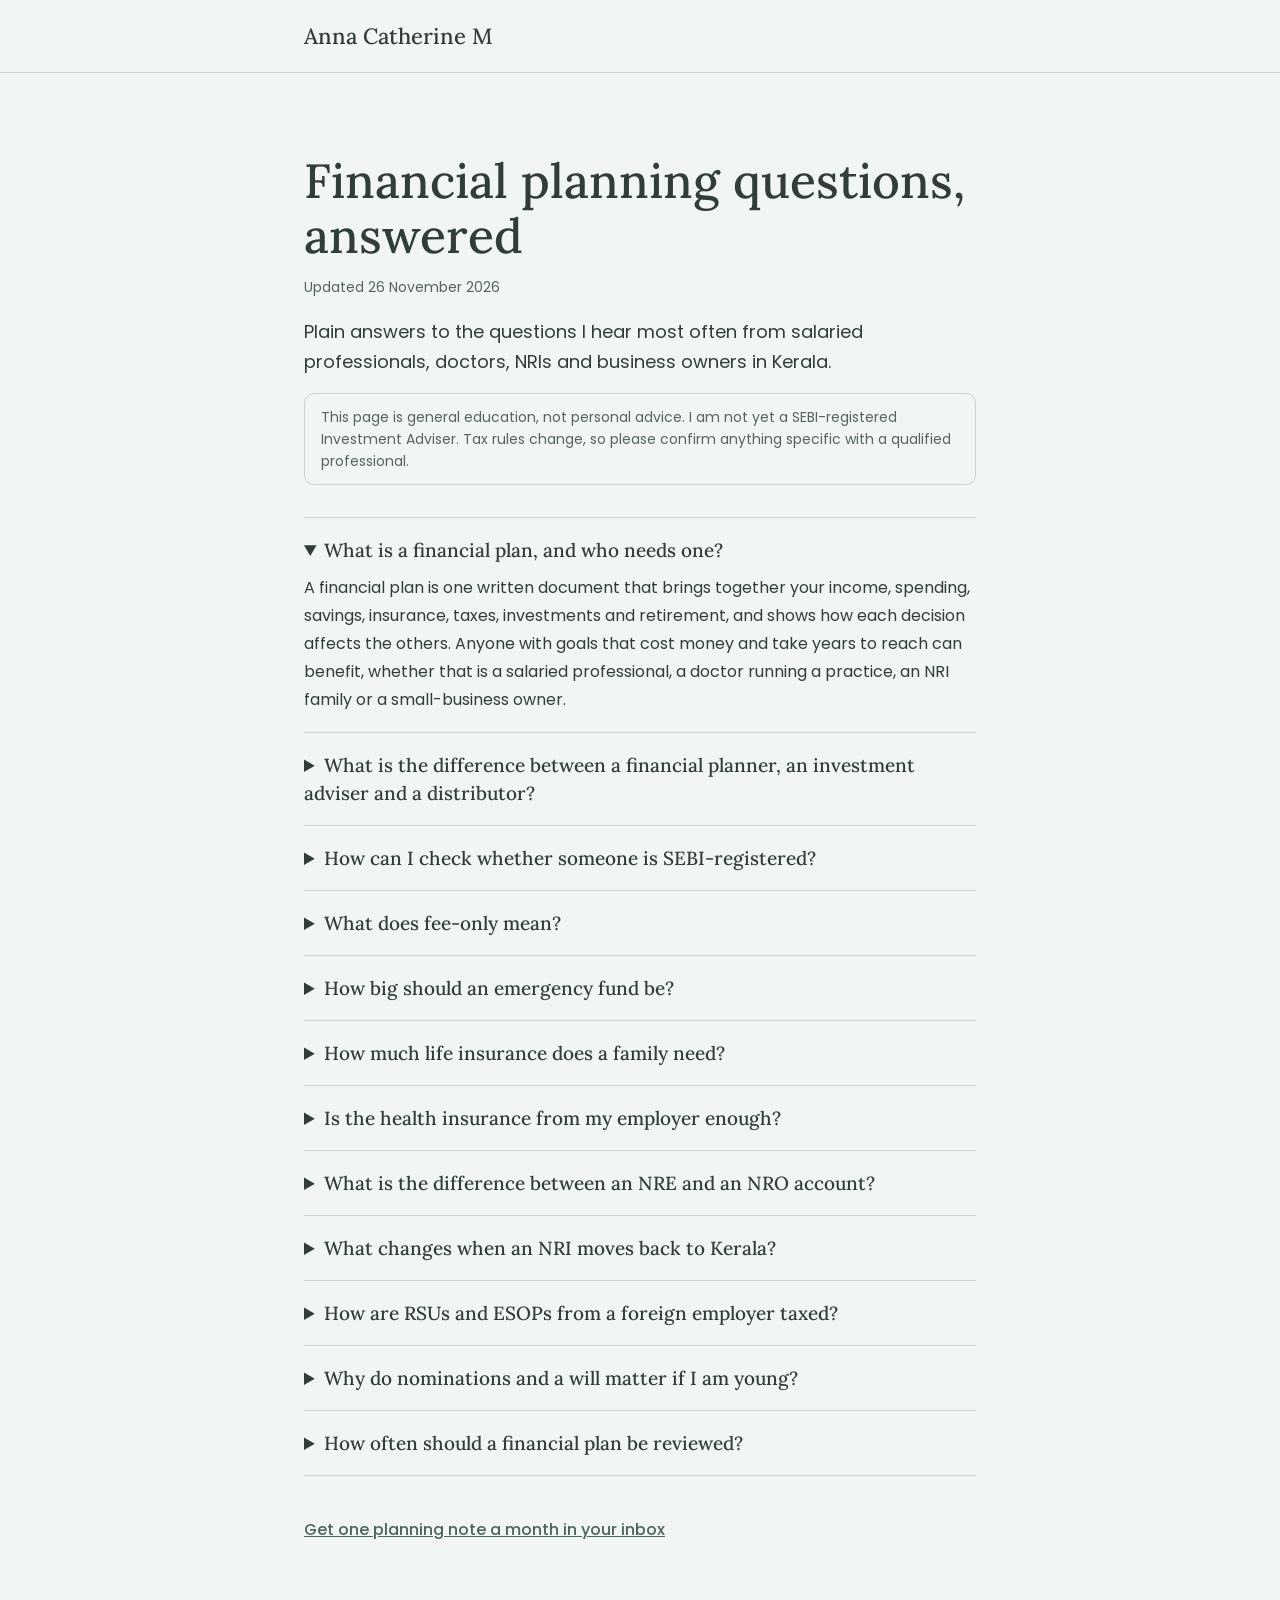
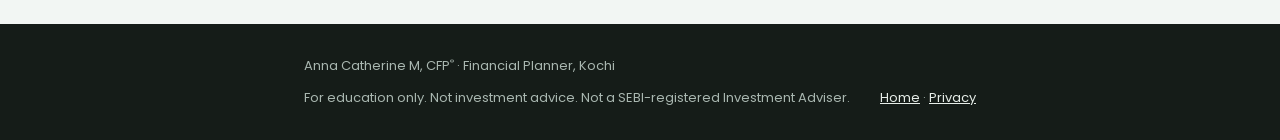
==== faq.html @ c0121efc "SEO and SEBI wording fixes before RIA registration - Add 'not yet a SEBI-registered Investment Advis" ====
<!DOCTYPE html>
<html lang="en-IN">
<head>
<meta charset="utf-8">
<meta name="viewport" content="width=device-width, initial-scale=1">
<meta name="color-scheme" content="light only">
<meta name="theme-color" content="#F2F6F3">
<title>Financial Planning Questions, Answered | Anna Catherine M, CFP&reg;, Kochi</title>
<meta name="description" content="Plain answers to common financial planning questions for families in Kerala and NRIs: SEBI registration, fee-only planning, insurance, NRE and NRO accounts, RSUs and more.">
<meta name="robots" content="index, follow, max-image-preview:large">
<link rel="canonical" href="https://annacatherinem.in/faq.html">
<meta property="og:locale" content="en_IN">
<meta property="og:type" content="website">
<meta property="og:title" content="Financial planning questions, answered | Anna Catherine M, CFP&reg;">
<meta property="og:description" content="Plain answers to common financial planning questions for families in Kerala and NRIs.">
<meta property="og:url" content="https://annacatherinem.in/faq.html">
<meta property="og:image" content="https://annacatherinem.in/preview-card.jpg?v=4">
<meta name="twitter:card" content="summary_large_image">
<link rel="preconnect" href="https://fonts.googleapis.com">
<link rel="preconnect" href="https://fonts.gstatic.com" crossorigin>
<link href="https://fonts.googleapis.com/css2?family=Lora:wght@400;500&family=Poppins:wght@400;500&display=swap" rel="stylesheet">
<script type="application/ld+json">
{
  "@context": "https://schema.org",
  "@type": "FAQPage",
  "@id": "https://annacatherinem.in/faq.html#faq",
  "url": "https://annacatherinem.in/faq.html",
  "inLanguage": "en-IN",
  "author": {
    "@id": "https://annacatherinem.in/#person"
  },
  "mainEntity": [
    {
      "@type": "Question",
      "name": "What is a financial plan, and who needs one?",
      "acceptedAnswer": {
        "@type": "Answer",
        "text": "A financial plan is one written document that brings together your income, spending, savings, insurance, taxes, investments and retirement, and shows how each decision affects the others. Anyone with goals that cost money and take years to reach can benefit, whether that is a salaried professional, a doctor running a practice, an NRI family or a small-business owner."
      }
    },
    {
      "@type": "Question",
      "name": "What is the difference between a financial planner, an investment adviser and a distributor?",
      "acceptedAnswer": {
        "@type": "Answer",
        "text": "A financial planner looks at your whole financial picture. In India, anyone who gives investment advice for a fee must be registered with SEBI as an Investment Adviser (RIA). A mutual fund distributor or insurance agent sells products and is usually paid commission by the product provider. One person cannot act as both your adviser and your distributor for the same family."
      }
    },
    {
      "@type": "Question",
      "name": "How can I check whether someone is SEBI-registered?",
      "acceptedAnswer": {
        "@type": "Answer",
        "text": "SEBI publishes the list of registered Investment Advisers and Research Analysts on its website, under recognised intermediaries. Search by name or registration number. A registered adviser must show their registration number on their website and in their communication."
      }
    },
    {
      "@type": "Question",
      "name": "What does fee-only mean?",
      "acceptedAnswer": {
        "@type": "Answer",
        "text": "A fee-only planner is paid only by the client, through a fee agreed in advance, and earns no commission from any product. This removes the pull towards recommending products that pay more. SEBI sets limits on how much a registered Investment Adviser can charge."
      }
    },
    {
      "@type": "Question",
      "name": "How big should an emergency fund be?",
      "acceptedAnswer": {
        "@type": "Answer",
        "text": "There is no single right number. It depends on how stable your income is, how many people depend on you, your health cover, your loan payments and how quickly you could find work again. A doctor with a new practice and a salaried employee with two incomes at home will need very different amounts."
      }
    },
    {
      "@type": "Question",
      "name": "How much life insurance does a family need?",
      "acceptedAnswer": {
        "@type": "Answer",
        "text": "Enough to let your family meet its goals and clear its loans if your income stopped. Working it out means listing your loans, your family's yearly spending, the goals still ahead, and the savings and cover you already have. Formulas based on a multiple of salary often miss most of this."
      }
    },
    {
      "@type": "Question",
      "name": "Is the health insurance from my employer enough?",
      "acceptedAnswer": {
        "@type": "Answer",
        "text": "Employer cover usually ends when you leave the job or retire, which is exactly when buying a new policy can be harder or costlier. Many families keep a personal health policy alongside the employer cover for this reason. It is worth checking what your employer policy covers for parents, waiting periods and room rent limits."
      }
    },
    {
      "@type": "Question",
      "name": "What is the difference between an NRE and an NRO account?",
      "acceptedAnswer": {
        "@type": "Answer",
        "text": "An NRE account holds money earned abroad and brought into India. It is freely repatriable, and its interest is tax-free in India. An NRO account holds income earned in India, such as rent or dividends. Its interest is taxable in India, and repatriation is allowed within yearly limits with the required paperwork."
      }
    },
    {
      "@type": "Question",
      "name": "What changes when an NRI moves back to Kerala?",
      "acceptedAnswer": {
        "@type": "Answer",
        "text": "Your residential status changes, and with it how your income is taxed in India. Some returning NRIs qualify for a transition status called RNOR, during which most foreign income is not taxed in India. Your bank accounts also need to be redesignated, and foreign assets may need to be reported in your tax return. The details depend on your days of stay, so confirm them with a tax professional."
      }
    },
    {
      "@type": "Question",
      "name": "How are RSUs and ESOPs from a foreign employer taxed?",
      "acceptedAnswer": {
        "@type": "Answer",
        "text": "When RSUs vest or ESOPs are exercised, the value is usually taxed as part of your salary. When you later sell the shares, the gain is taxed as a capital gain. Shares held abroad generally need to be reported in the foreign assets section of your income tax return, even if you have not sold them."
      }
    },
    {
      "@type": "Question",
      "name": "Why do nominations and a will matter if I am young?",
      "acceptedAnswer": {
        "@type": "Answer",
        "text": "A nominee receives the money, but a will decides who it finally belongs to. Without both, a family can face months of paperwork at the hardest time. Checking nominations on every bank account, demat account, mutual fund, insurance policy and provident fund is one of the simplest steps in any plan."
      }
    },
    {
      "@type": "Question",
      "name": "How often should a financial plan be reviewed?",
      "acceptedAnswer": {
        "@type": "Answer",
        "text": "At least once a year, and whenever life changes: a new job, marriage, a child, a home loan, a move abroad or back, or a health event. A review checks whether the plan still matches your goals, not whether you should chase whatever did well last year."
      }
    }
  ]
}
</script>
<style>
:root{color-scheme:light only;--bg:#F2F6F3;--text:#313E38;--muted:#56645D;--accent:#4A6659;--border:#C9D6CE;--forest:#151C18}
*{box-sizing:border-box}
body{margin:0;background:var(--bg);color:var(--text);font:400 16px/28px Poppins,system-ui,sans-serif}
a{color:var(--accent)}
a:hover{color:var(--text)}
sup{font-size:.6em;line-height:0}
.wrap{max-width:720px;margin:0 auto;padding-inline:clamp(16px,4vw,24px)}
header{border-bottom:1px solid var(--border)}
header .wrap{display:flex;align-items:center;min-height:72px}
.wordmark{font:500 22px/30px Lora,Georgia,serif;color:var(--text);text-decoration:none}
main{padding-block:clamp(48px,7vw,80px)}
h1,h2{font-family:Lora,Georgia,serif;font-weight:500;margin:0}
h1{font-size:clamp(36px,5vw,48px);line-height:1.15}
h2{font-size:22px;line-height:30px;margin-top:36px}
p{margin:10px 0 0}
.date{font-size:14px;color:var(--muted)}
footer{background:var(--forest);color:#A9B7B0}
footer .wrap{display:flex;flex-wrap:wrap;justify-content:space-between;gap:12px;padding-block:32px;font-size:13px;line-height:20px}
footer a{color:#E6EDE8}
.lede{font-size:18px;line-height:30px;margin-top:16px}
.note{margin-top:16px;padding:12px 16px;border:1px solid var(--border);border-radius:10px;font-size:14px;line-height:22px;color:var(--muted)}
details{border-bottom:1px solid var(--border);padding-block:18px}
details:first-of-type{margin-top:32px;border-top:1px solid var(--border)}
summary{cursor:pointer;font:500 19px/28px Lora,Georgia,serif;list-style-position:inside}
summary:focus-visible{outline:2px solid var(--accent);outline-offset:4px}
details p{margin-top:10px}
.back{display:inline-block;margin-top:40px;font-weight:500}
</style>
</head>
<body>
<header>
  <div class="wrap"><a class="wordmark" href="./">Anna Catherine M</a></div>
</header>
<main>
  <div class="wrap">
    <h1>Financial planning questions, answered</h1>
    <p class="date">Updated 26 November 2026</p>
    <p class="lede">Plain answers to the questions I hear most often from salaried professionals, doctors, NRIs and business owners in Kerala.</p>
    <p class="note">This page is general education, not personal advice. I am not yet a SEBI-registered Investment Adviser. Tax rules change, so please confirm anything specific with a qualified professional.</p>
    <details open>
      <summary>What is a financial plan, and who needs one?</summary>
      <p>A financial plan is one written document that brings together your income, spending, savings, insurance, taxes, investments and retirement, and shows how each decision affects the others. Anyone with goals that cost money and take years to reach can benefit, whether that is a salaried professional, a doctor running a practice, an NRI family or a small-business owner.</p>
    </details>
    <details>
      <summary>What is the difference between a financial planner, an investment adviser and a distributor?</summary>
      <p>A financial planner looks at your whole financial picture. In India, anyone who gives investment advice for a fee must be registered with SEBI as an Investment Adviser (RIA). A mutual fund distributor or insurance agent sells products and is usually paid commission by the product provider. One person cannot act as both your adviser and your distributor for the same family.</p>
    </details>
    <details>
      <summary>How can I check whether someone is SEBI-registered?</summary>
      <p>SEBI publishes the list of registered Investment Advisers and Research Analysts on its website, under recognised intermediaries. Search by name or registration number. A registered adviser must show their registration number on their website and in their communication.</p>
    </details>
    <details>
      <summary>What does fee-only mean?</summary>
      <p>A fee-only planner is paid only by the client, through a fee agreed in advance, and earns no commission from any product. This removes the pull towards recommending products that pay more. SEBI sets limits on how much a registered Investment Adviser can charge.</p>
    </details>
    <details>
      <summary>How big should an emergency fund be?</summary>
      <p>There is no single right number. It depends on how stable your income is, how many people depend on you, your health cover, your loan payments and how quickly you could find work again. A doctor with a new practice and a salaried employee with two incomes at home will need very different amounts.</p>
    </details>
    <details>
      <summary>How much life insurance does a family need?</summary>
      <p>Enough to let your family meet its goals and clear its loans if your income stopped. Working it out means listing your loans, your family&#x27;s yearly spending, the goals still ahead, and the savings and cover you already have. Formulas based on a multiple of salary often miss most of this.</p>
    </details>
    <details>
      <summary>Is the health insurance from my employer enough?</summary>
      <p>Employer cover usually ends when you leave the job or retire, which is exactly when buying a new policy can be harder or costlier. Many families keep a personal health policy alongside the employer cover for this reason. It is worth checking what your employer policy covers for parents, waiting periods and room rent limits.</p>
    </details>
    <details>
      <summary>What is the difference between an NRE and an NRO account?</summary>
      <p>An NRE account holds money earned abroad and brought into India. It is freely repatriable, and its interest is tax-free in India. An NRO account holds income earned in India, such as rent or dividends. Its interest is taxable in India, and repatriation is allowed within yearly limits with the required paperwork.</p>
    </details>
    <details>
      <summary>What changes when an NRI moves back to Kerala?</summary>
      <p>Your residential status changes, and with it how your income is taxed in India. Some returning NRIs qualify for a transition status called RNOR, during which most foreign income is not taxed in India. Your bank accounts also need to be redesignated, and foreign assets may need to be reported in your tax return. The details depend on your days of stay, so confirm them with a tax professional.</p>
    </details>
    <details>
      <summary>How are RSUs and ESOPs from a foreign employer taxed?</summary>
      <p>When RSUs vest or ESOPs are exercised, the value is usually taxed as part of your salary. When you later sell the shares, the gain is taxed as a capital gain. Shares held abroad generally need to be reported in the foreign assets section of your income tax return, even if you have not sold them.</p>
    </details>
    <details>
      <summary>Why do nominations and a will matter if I am young?</summary>
      <p>A nominee receives the money, but a will decides who it finally belongs to. Without both, a family can face months of paperwork at the hardest time. Checking nominations on every bank account, demat account, mutual fund, insurance policy and provident fund is one of the simplest steps in any plan.</p>
    </details>
    <details>
      <summary>How often should a financial plan be reviewed?</summary>
      <p>At least once a year, and whenever life changes: a new job, marriage, a child, a home loan, a move abroad or back, or a health event. A review checks whether the plan still matches your goals, not whether you should chase whatever did well last year.</p>
    </details>
    <a class="back" href="./#newsletter">Get one planning note a month in your inbox</a>
  </div>
</main>
<footer>
  <div class="wrap">
    <span>Anna Catherine M, CFP<sup>&reg;</sup> &middot; Financial Planner, Kochi</span>
    <span>For education only. Not investment advice. Not a SEBI-registered Investment Adviser.</span>
    <span><a href="./">Home</a> &middot; <a href="privacy.html">Privacy</a></span>
  </div>
</footer>
</body>
</html>
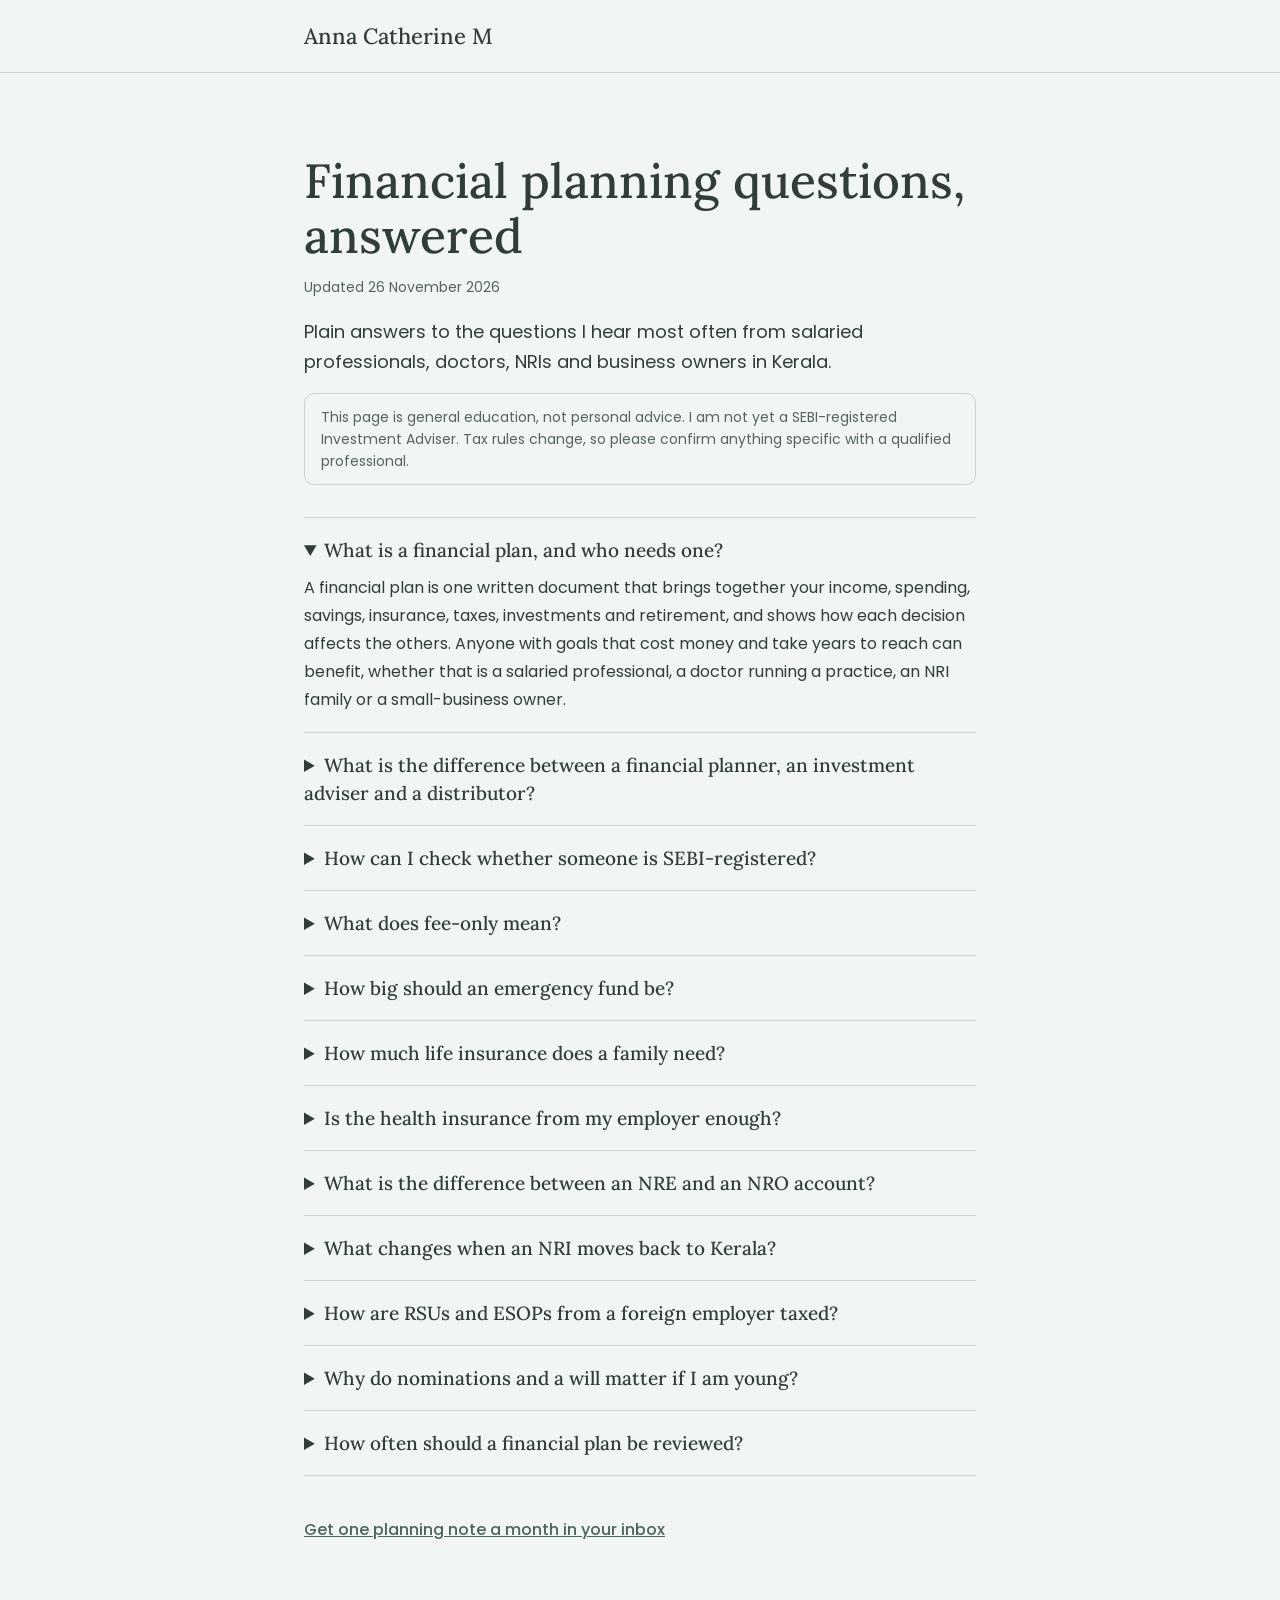
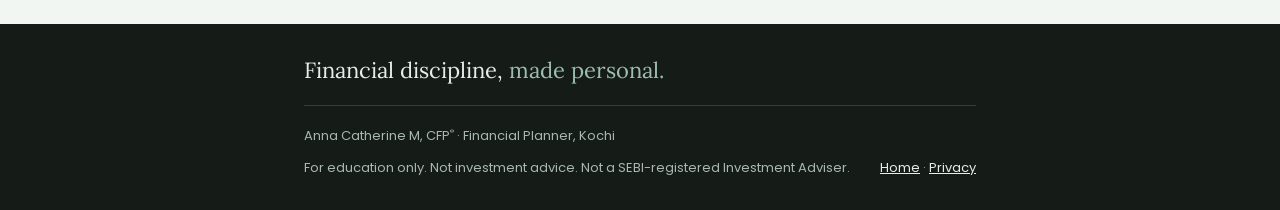
==== commit 009f275f: "Add tagline "Financial discipline, made personal." to hero, footers and meta Co-Authored-By: Claude " ====
--- a/faq.html
+++ b/faq.html
@@ -149,6 +149,8 @@
 footer{background:var(--forest);color:#A9B7B0}
 footer .wrap{display:flex;flex-wrap:wrap;justify-content:space-between;gap:12px;padding-block:32px;font-size:13px;line-height:20px}
 footer a{color:#E6EDE8}
+footer .motto-sign{flex-basis:100%;margin:0 0 8px;padding-bottom:20px;border-bottom:1px solid rgba(157,189,178,.22);font:400 22px/1.3 Lora,Georgia,serif;color:#E6EDE8}
+footer .motto-sign em{font-style:normal;color:#9DBDB2}
 .lede{font-size:18px;line-height:30px;margin-top:16px}
 .note{margin-top:16px;padding:12px 16px;border:1px solid var(--border);border-radius:10px;font-size:14px;line-height:22px;color:var(--muted)}
 details{border-bottom:1px solid var(--border);padding-block:18px}
@@ -222,6 +224,7 @@
 </main>
 <footer>
   <div class="wrap">
+    <p class="motto-sign">Financial discipline, <em>made personal.</em></p>
     <span>Anna Catherine M, CFP<sup>&reg;</sup> &middot; Financial Planner, Kochi</span>
     <span>For education only. Not investment advice. Not a SEBI-registered Investment Adviser.</span>
     <span><a href="./">Home</a> &middot; <a href="privacy.html">Privacy</a></span>
